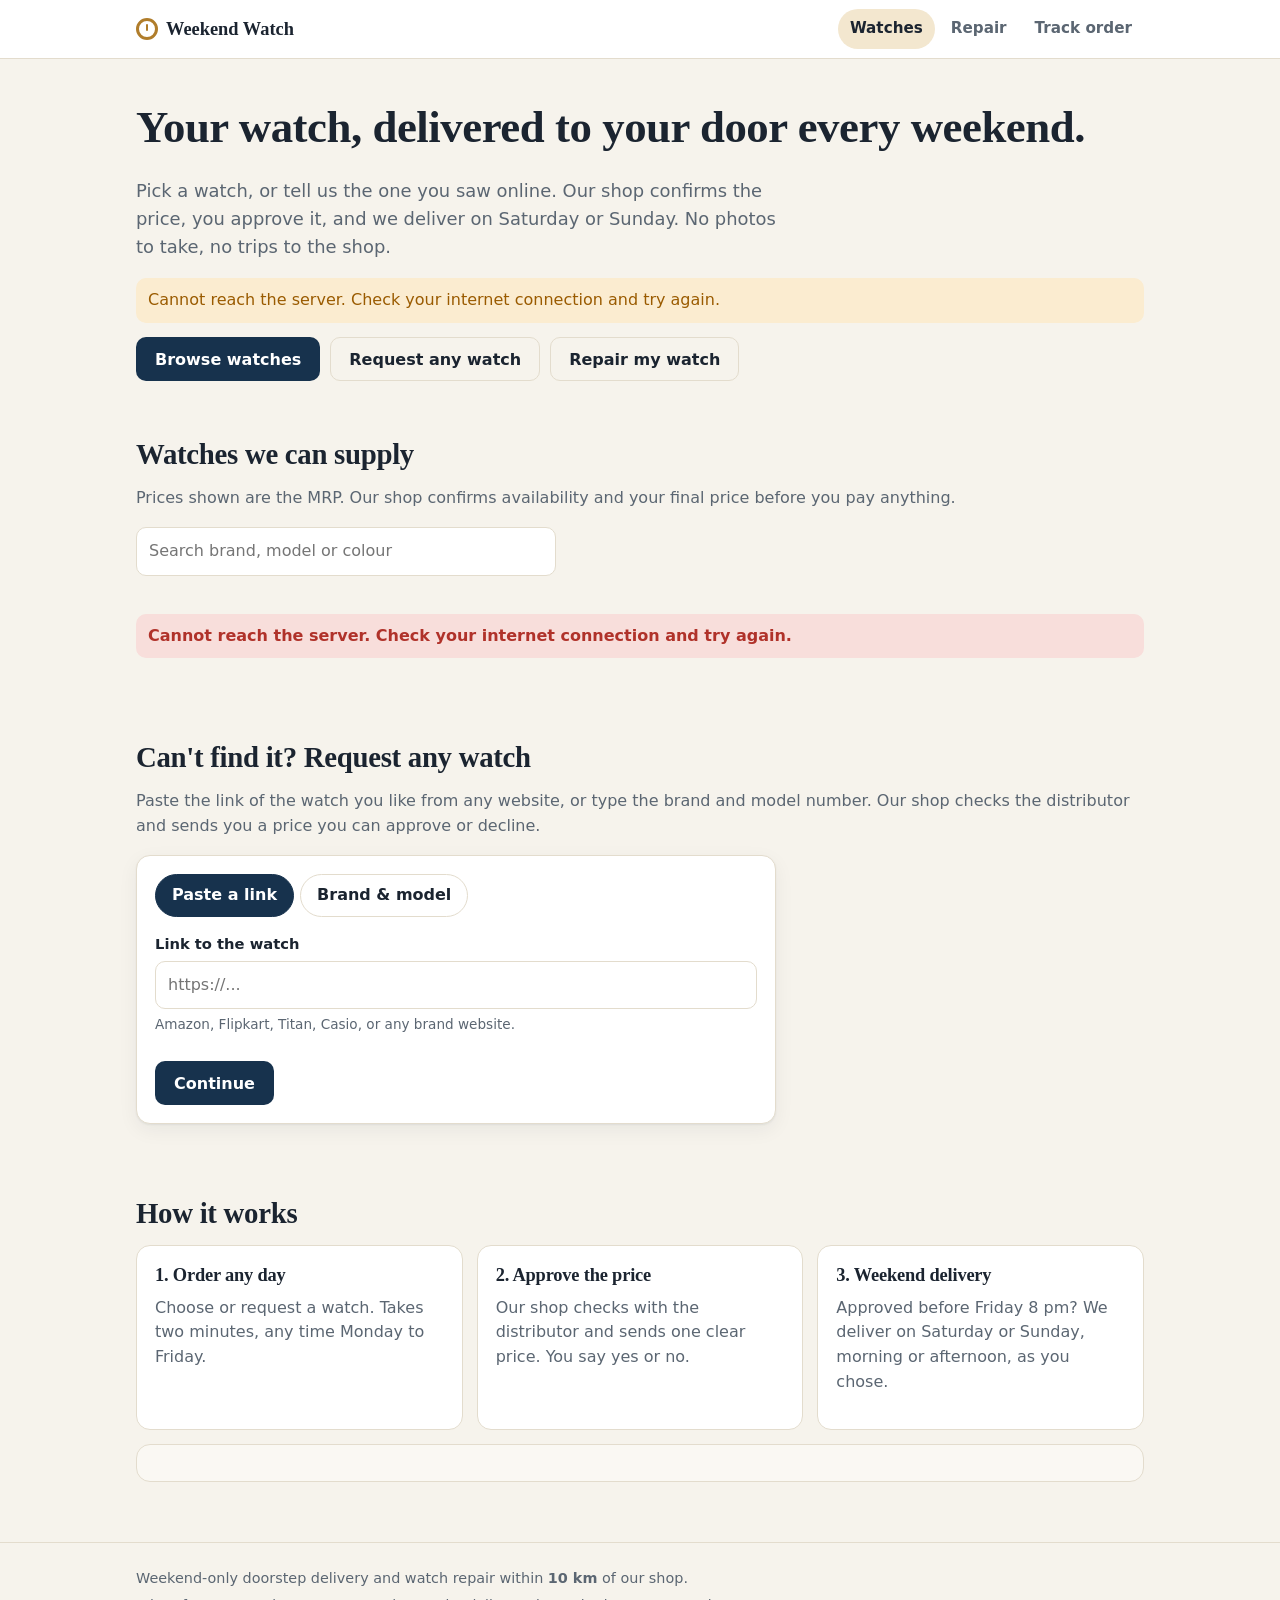
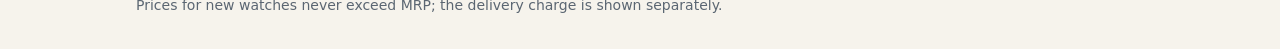
==== docs/index.html @ 2f1b4ad1 "Weekend Watch Concierge: website" ====
<!doctype html>
<html lang="en">
<head>
  <meta charset="utf-8">
  <meta name="viewport" content="width=device-width, initial-scale=1">
  <title>Weekend Watch - watches delivered to your door</title>
  <meta name="description" content="Order any watch and get it delivered to your door on the weekend. Local pickup and doorstep return for watch repairs.">
  <link rel="stylesheet" href="assets/app.css">
</head>
<body>
<main>
  <section class="hero">
    <div class="container stack">
      <h1>Your watch, delivered to your door every weekend.</h1>
      <p class="lead">Pick a watch, or tell us the one you saw online. Our shop confirms the price, you approve it, and we deliver on Saturday or Sunday. No photos to take, no trips to the shop.</p>
      <div id="weekend"></div>
      <div class="row">
        <a class="btn" href="#browse">Browse watches</a>
        <a class="btn secondary" href="#request">Request any watch</a>
        <a class="btn secondary" href="repair.html">Repair my watch</a>
      </div>
    </div>
  </section>

  <section class="section" id="browse">
    <div class="container stack">
      <h2>Watches we can supply</h2>
      <p class="muted">Prices shown are the MRP. Our shop confirms availability and your final price before you pay anything.</p>
      <div class="field" style="max-width:420px">
        <label for="search" class="sr-only">Search watches</label>
        <input id="search" type="search" placeholder="Search brand, model or colour">
      </div>
      <div id="brands" class="row" role="group" aria-label="Filter by brand"></div>
      <div id="catalog" class="grid cols-3" aria-live="polite"><p class="muted">Loading watches...</p></div>
    </div>
  </section>

  <section class="section" id="request">
    <div class="container stack">
      <h2>Can't find it? Request any watch</h2>
      <p class="muted">Paste the link of the watch you like from any website, or type the brand and model number. Our shop checks the distributor and sends you a price you can approve or decline.</p>
      <div class="card" style="max-width:640px">
        <div class="tabs" role="tablist">
          <button role="tab" id="tab-link" aria-selected="true" type="button">Paste a link</button>
          <button role="tab" id="tab-model" aria-selected="false" type="button">Brand &amp; model</button>
        </div>
        <form id="reqForm" class="stack" novalidate>
          <div id="paneLink">
            <div class="field">
              <label for="itemUrl">Link to the watch</label>
              <input id="itemUrl" type="url" inputmode="url" placeholder="https://..." maxlength="600">
              <span class="hint">Amazon, Flipkart, Titan, Casio, or any brand website.</span>
            </div>
            <div id="preview"></div>
          </div>
          <div id="paneModel" class="hidden">
            <div class="field"><label for="itemBrand">Brand</label><input id="itemBrand" type="text" maxlength="60" placeholder="e.g. Casio"></div>
            <div class="field"><label for="itemModel">Model number</label><input id="itemModel" type="text" maxlength="80" placeholder="e.g. F-91W-1"></div>
          </div>
          <div id="reqError" class="error-box hidden" role="alert"></div>
          <button class="btn" type="submit">Continue</button>
        </form>
      </div>
    </div>
  </section>

  <section class="section">
    <div class="container stack">
      <h2>How it works</h2>
      <div class="grid cols-3">
        <div class="card flat"><h3>1. Order any day</h3><p class="muted">Choose or request a watch. Takes two minutes, any time Monday to Friday.</p></div>
        <div class="card flat"><h3>2. Approve the price</h3><p class="muted">Our shop checks with the distributor and sends one clear price. You say yes or no.</p></div>
        <div class="card flat"><h3>3. Weekend delivery</h3><p class="muted">Approved before Friday 8 pm? We deliver on Saturday or Sunday, morning or afternoon, as you chose.</p></div>
      </div>
      <div class="card soft" id="fees"></div>
    </div>
  </section>
</main>

<dialog id="orderDialog" aria-labelledby="odTitle"><div class="dialog-body" id="odBody"></div></dialog>

<script src="assets/config.js"></script>
<script src="assets/app.js"></script>
<script>
(async function () {
  const { h, api, rupee, config, mountChrome, weekendBanner, deliveryForm, busy, pageUrl } = WW;
  mountChrome('shop');

  // ---- weekend banner and fees
  try {
    const c = await config();
    document.getElementById('weekend').append(weekendBanner(c));
    document.getElementById('fees').append(
      h('h3', {}, 'Simple, honest pricing'),
      h('ul', { class: 'muted' },
        h('li', {}, 'Watches: the shop price is never above MRP. Doorstep delivery is a separate ', h('b', {}, rupee(c.retailFee)), ' charge.'),
        h('li', {}, 'Repairs: pickup and return together cost ', h('b', {}, rupee(c.repairFee)), '. The repair cost is quoted and you approve it before any work.'),
        h('li', {}, 'Pay at the door in cash or by UPI. Nothing is charged online.')));
  } catch (e) {
    document.getElementById('weekend').append(h('div', { class: 'notice' }, e.message));
  }

  // ---- catalogue
  const catalog = document.getElementById('catalog');
  const brandsEl = document.getElementById('brands');
  let brand = '';
  let timer;
  const tile = (p) => p.image_url
    ? h('div', { class: 'tile' }, h('img', { src: p.image_url, alt: '', loading: 'lazy', referrerpolicy: 'no-referrer' }))
    : h('div', { class: 'tile', 'aria-hidden': 'true' }, p.brand.slice(0, 2).toUpperCase());

  async function loadCatalog(initial) {
    const q = document.getElementById('search').value.trim();
    const qs = new URLSearchParams();
    if (brand) qs.set('brand', brand);
    if (q) qs.set('q', q);
    try {
      const { products, brands } = await api('/api/catalog?' + qs);
      if (initial) {
        brandsEl.replaceChildren(...['All', ...brands].map((b) => h('button', {
          type: 'button', class: 'chip', 'aria-pressed': String((b === 'All' && !brand) || b === brand),
          onclick: (ev) => { brand = b === 'All' ? '' : b; brandsEl.querySelectorAll('button').forEach((x) => x.setAttribute('aria-pressed', 'false')); ev.currentTarget.setAttribute('aria-pressed', 'true'); loadCatalog(false); },
        }, b)));
      }
      if (!products.length) {
        catalog.replaceChildren(h('p', { class: 'muted' }, initial && !q && !brand ? 'Our catalogue is being set up. You can still request any watch below.' : 'No match. Try the request form below - we can get almost any watch.'));
        return;
      }
      catalog.replaceChildren(...products.map((p) => h('article', { class: 'card product' },
        tile(p),
        h('div', {}, h('b', {}, p.brand), ' ', h('span', { class: 'muted' }, p.model_no)),
        p.name ? h('div', { class: 'small muted' }, p.name) : null,
        h('div', { class: 'row' }, [p.dial_shape, p.color, p.strap].filter(Boolean).map((t) => h('span', { class: 'chip' }, t))),
        h('div', { class: 'price' }, 'MRP ', rupee(p.mrp)),
        h('div', { class: 'actions' },
          h('button', { class: 'btn small', type: 'button', onclick: () => openOrder({ product: p }) }, 'Order this'),
          p.official_url ? h('a', { class: 'btn secondary small', href: p.official_url, target: '_blank', rel: 'noopener noreferrer' }, 'Official photos') : null))));
    } catch (e) {
      catalog.replaceChildren(h('div', { class: 'error-box' }, e.message));
    }
  }
  document.getElementById('search').addEventListener('input', () => { clearTimeout(timer); timer = setTimeout(() => loadCatalog(false), 250); });
  loadCatalog(true);

  // ---- request form
  const tabLink = document.getElementById('tab-link');
  const tabModel = document.getElementById('tab-model');
  const paneLink = document.getElementById('paneLink');
  const paneModel = document.getElementById('paneModel');
  const reqError = document.getElementById('reqError');
  function showTab(link) {
    tabLink.setAttribute('aria-selected', String(link));
    tabModel.setAttribute('aria-selected', String(!link));
    paneLink.classList.toggle('hidden', !link);
    paneModel.classList.toggle('hidden', link);
    reqError.classList.add('hidden');
  }
  tabLink.onclick = () => showTab(true);
  tabModel.onclick = () => showTab(false);

  const urlInput = document.getElementById('itemUrl');
  const previewBox = document.getElementById('preview');
  let previewData = null;
  let pTimer;
  urlInput.addEventListener('input', () => {
    clearTimeout(pTimer);
    previewData = null;
    previewBox.replaceChildren();
    const v = urlInput.value.trim();
    if (!/^https?:\/\/[^\s]+\.[^\s]+$/i.test(v)) return;
    pTimer = setTimeout(async () => {
      previewBox.replaceChildren(h('p', { class: 'hint' }, 'Reading the page...'));
      try {
        const { preview } = await api('/api/preview?url=' + encodeURIComponent(v));
        previewData = preview;
        if (preview && (preview.title || preview.image)) {
          previewBox.replaceChildren(h('div', { class: 'card soft row', style: 'flex-wrap:nowrap' },
            preview.image ? h('img', { src: preview.image, alt: '', style: 'width:72px;height:72px;object-fit:contain;border-radius:8px;background:#fff', referrerpolicy: 'no-referrer' }) : null,
            h('div', {}, h('b', {}, preview.title || 'Watch link'), h('div', { class: 'small muted' }, preview.host))));
        } else {
          previewBox.replaceChildren(h('p', { class: 'hint' }, "We couldn't read a preview from that site, but you can still send the link."));
        }
      } catch { previewBox.replaceChildren(); }
    }, 500);
  });

  document.getElementById('reqForm').addEventListener('submit', (ev) => {
    ev.preventDefault();
    reqError.classList.add('hidden');
    const linkMode = tabLink.getAttribute('aria-selected') === 'true';
    try {
      if (linkMode) {
        const v = urlInput.value.trim();
        if (!/^https?:\/\/[^\s]+\.[^\s]+$/i.test(v)) throw new Error('Please paste the full link, starting with https://');
        openOrder({ url: v, preview: previewData });
      } else {
        const b = document.getElementById('itemBrand').value.trim();
        const m = document.getElementById('itemModel').value.trim();
        if (!b || !m) throw new Error('Please enter both the brand and the model number.');
        openOrder({ brand: b, model: m });
      }
    } catch (e) { reqError.textContent = e.message; reqError.classList.remove('hidden'); }
  });

  // ---- order dialog
  const dlg = document.getElementById('orderDialog');
  const body = document.getElementById('odBody');
  dlg.addEventListener('click', (e) => { if (e.target === dlg) dlg.close(); });

  async function openOrder(item) {
    const c = await config().catch(() => null);
    const form = deliveryForm();
    const err = h('div', { class: 'error-box hidden', role: 'alert' });
    const summary = item.product
      ? [h('b', {}, `${item.product.brand} ${item.product.model_no}`), h('div', { class: 'small muted' }, `MRP ${rupee(item.product.mrp)} - final price confirmed by our shop`)]
      : item.url
        ? [h('b', {}, (item.preview && item.preview.title) || 'Watch from your link'), h('div', { class: 'small muted', style: 'overflow-wrap:anywhere' }, item.url)]
        : [h('b', {}, `${item.brand} ${item.model}`), h('div', { class: 'small muted' }, 'Price confirmed by our shop')];
    const submit = h('button', { class: 'btn block', type: 'submit' }, 'Send request');
    const f = h('form', { class: 'stack', novalidate: true, onsubmit: async (ev) => {
      ev.preventDefault();
      err.classList.add('hidden');
      try {
        const d = form.collect();
        busy(submit, true, 'Sending...');
        const payload = { ...d };
        if (item.product) payload.product_id = item.product.id;
        else if (item.url) payload.item_url = item.url;
        else { payload.item_brand = item.brand; payload.item_model = item.model; }
        const res = await api('/api/orders/retail', { method: 'POST', body: payload });
        showDone(res, d.phone);
      } catch (e) {
        err.textContent = e.message; err.classList.remove('hidden');
        busy(submit, false);
      }
    } },
      h('div', { class: 'card soft' }, summary),
      c ? h('div', { class: 'notice' }, `Delivery on ${c.weekend.satLabel} or ${c.weekend.sunLabel} if approved before ${c.weekend.cutoffLabel}. Delivery charge ${rupee(c.retailFee)} (separate from the watch price).`) : null,
      form.el, err, submit);
    body.replaceChildren(
      h('div', { class: 'dialog-head' }, h('h2', { id: 'odTitle' }, 'Your delivery details'),
        h('button', { class: 'x', type: 'button', 'aria-label': 'Close', onclick: () => dlg.close() }, '×')),
      f);
    if (!dlg.open) dlg.showModal();
  }

  function showDone(res, phone) {
    body.replaceChildren(
      h('div', { class: 'dialog-head' }, h('h2', { id: 'odTitle' }, 'Request received'),
        h('button', { class: 'x', type: 'button', 'aria-label': 'Close', onclick: () => dlg.close() }, '×')),
      h('div', { class: 'ok-box' }, res.message),
      h('p', {}, 'Your order code is'),
      h('div', { class: 'big-amount' }, res.code),
      h('p', { class: 'muted' }, 'Save it. You will need this code and your mobile number to check the price, approve it and follow the delivery.'),
      h('div', { class: 'row' },
        h('a', { class: 'btn', href: 'track.html#' + res.code }, 'Track this order'),
        h('button', { class: 'btn secondary', type: 'button', onclick: () => { navigator.clipboard?.writeText(res.code).then(() => WW.toast('Code copied')).catch(() => {}); } }, 'Copy code')));
    try { WW.store.set('ww_last_order', JSON.stringify({ code: res.code, phone })); } catch { /* ignore */ }
  }
})();
</script>
</body>
</html>
---- docs/assets/app.css ----
:root {
  --bg: #f6f3ec;
  --surface: #ffffff;
  --surface-2: #faf8f3;
  --ink: #1b2430;
  --muted: #5b6672;
  --line: #e3dccd;
  --brand: #17324d;
  --brand-ink: #ffffff;
  --accent: #b07d2b;
  --accent-soft: #f3e7cf;
  --good: #1d7448;
  --good-soft: #dff2e7;
  --warn: #9a5b00;
  --warn-soft: #fbecd0;
  --bad: #b0322a;
  --bad-soft: #f8dedb;
  --info-soft: #e2ecf6;
  --radius: 14px;
  --shadow: 0 1px 2px rgba(20, 30, 45, 0.06), 0 6px 20px rgba(20, 30, 45, 0.06);
  --serif: Georgia, "Times New Roman", serif;
  --sans: system-ui, -apple-system, "Segoe UI", Roboto, "Noto Sans", Arial, sans-serif;
}
@media (prefers-color-scheme: dark) {
  :root:not([data-theme="light"]) {
    --bg: #11161c;
    --surface: #19212a;
    --surface-2: #151c24;
    --ink: #ece7dc;
    --muted: #a0a9b3;
    --line: #2b3642;
    --brand: #e1c283;
    --brand-ink: #1a1a1a;
    --accent: #e1c283;
    --accent-soft: #3a3020;
    --good: #66c28f;
    --good-soft: #17301f;
    --warn: #e5b35a;
    --warn-soft: #3a2c10;
    --bad: #f08a80;
    --bad-soft: #3b1c19;
    --info-soft: #172635;
    --shadow: 0 1px 2px rgba(0, 0, 0, 0.4), 0 6px 20px rgba(0, 0, 0, 0.3);
  }
}
:root { color-scheme: light dark; }
:root[data-theme="light"] { color-scheme: light; }
* { box-sizing: border-box; }
html { -webkit-text-size-adjust: 100%; }
body {
  margin: 0; background: var(--bg); color: var(--ink);
  font: 16px/1.55 var(--sans); min-height: 100vh; display: flex; flex-direction: column;
}
main { flex: 1; }
a { color: var(--brand); }
h1, h2, h3 { font-family: var(--serif); line-height: 1.2; margin: 0 0 .5em; letter-spacing: -0.01em; }
h1 { font-size: clamp(1.9rem, 5vw, 2.8rem); }
h2 { font-size: clamp(1.4rem, 3.5vw, 1.8rem); }
h3 { font-size: 1.15rem; }
p { margin: 0 0 1em; }
.muted { color: var(--muted); }
.small { font-size: .875rem; }
.container { width: 100%; max-width: 1040px; margin: 0 auto; padding: 0 16px; }
.section { padding-top: 36px; padding-bottom: 36px; }
.stack > * + * { margin-top: 14px; }
.row { display: flex; gap: 10px; flex-wrap: wrap; align-items: center; }
.between { justify-content: space-between; }
.hidden { display: none !important; }
.sr-only, .hp { position: absolute; width: 1px; height: 1px; overflow: hidden; clip: rect(0 0 0 0); white-space: nowrap; }

/* header / footer */
.site-header { background: var(--surface); border-bottom: 1px solid var(--line); position: sticky; top: 0; z-index: 20; }
.site-header .container { display: flex; align-items: center; justify-content: space-between; gap: 12px; min-height: 58px; flex-wrap: wrap; padding-top: 6px; padding-bottom: 6px; }
.brand { font-family: var(--serif); font-weight: 700; font-size: 1.15rem; color: var(--ink); text-decoration: none; display: flex; align-items: center; gap: 8px; }
.brand .dot { width: 22px; height: 22px; border-radius: 50%; border: 3px solid var(--accent); position: relative; flex: none; }
.brand .dot::after { content: ""; position: absolute; left: 50%; top: 3px; width: 2px; height: 7px; background: var(--accent); transform: translateX(-50%); border-radius: 2px; }
.nav { display: flex; gap: 4px; flex-wrap: wrap; }
.nav a { padding: 8px 12px; border-radius: 999px; text-decoration: none; color: var(--muted); font-weight: 600; font-size: .95rem; }
.nav a[aria-current="page"], .nav a:hover { background: var(--accent-soft); color: var(--ink); }
.site-footer { border-top: 1px solid var(--line); padding: 24px 0 32px; color: var(--muted); font-size: .9rem; margin-top: 24px; }

/* buttons */
.btn {
  appearance: none; border: 1px solid transparent; border-radius: 10px; padding: 11px 18px; font: inherit; font-weight: 700;
  cursor: pointer; text-decoration: none; display: inline-flex; align-items: center; justify-content: center; gap: 8px;
  background: var(--brand); color: var(--brand-ink); min-height: 44px; line-height: 1.2;
}
.btn:hover { filter: brightness(1.08); }
.btn:disabled { opacity: .55; cursor: not-allowed; }
.btn.secondary { background: transparent; color: var(--ink); border-color: var(--line); }
.btn.secondary:hover { background: var(--surface-2); }
.btn.good { background: var(--good); color: #fff; }
.btn.danger { background: transparent; color: var(--bad); border-color: var(--bad); }
.btn.small { padding: 7px 12px; min-height: 36px; font-size: .9rem; }
.btn.block { width: 100%; }
:focus-visible { outline: 3px solid var(--accent); outline-offset: 2px; }

/* cards & chips */
.card { background: var(--surface); border: 1px solid var(--line); border-radius: var(--radius); padding: 18px; box-shadow: var(--shadow); }
.card.flat { box-shadow: none; }
.card.soft { background: var(--surface-2); box-shadow: none; }
.grid { display: grid; gap: 14px; }
.grid.cols-2 { grid-template-columns: repeat(auto-fit, minmax(260px, 1fr)); }
.grid.cols-3 { grid-template-columns: repeat(auto-fit, minmax(230px, 1fr)); }
.chip { display: inline-flex; align-items: center; gap: 6px; padding: 3px 10px; border-radius: 999px; background: var(--accent-soft); color: var(--ink); font-size: .8rem; font-weight: 600; }
.chip.good { background: var(--good-soft); color: var(--good); }
.chip.warn { background: var(--warn-soft); color: var(--warn); }
.chip.bad { background: var(--bad-soft); color: var(--bad); }
.chip.info { background: var(--info-soft); color: var(--ink); }
button.chip { border: 1px solid var(--line); background: var(--surface); cursor: pointer; font: inherit; font-size: .9rem; padding: 6px 14px; }
button.chip[aria-pressed="true"] { background: var(--brand); color: var(--brand-ink); border-color: var(--brand); }

/* hero */
.hero { padding: 42px 0 20px; }
.hero p.lead { font-size: 1.12rem; color: var(--muted); max-width: 640px; }
.weekend-card { background: var(--brand); color: var(--brand-ink); border-radius: var(--radius); padding: 18px 20px; display: grid; gap: 4px; max-width: 640px; }
.weekend-card strong { font-family: var(--serif); font-size: 1.3rem; }
.weekend-card .meta { opacity: .85; font-size: .92rem; }

/* products */
.product { display: flex; flex-direction: column; gap: 8px; }
.product .tile { height: 86px; border-radius: 10px; background: linear-gradient(135deg, var(--accent-soft), var(--surface-2)); display: grid; place-items: center; font-family: var(--serif); font-size: 1.5rem; color: var(--accent); overflow: hidden; }
.product .tile img { width: 100%; height: 100%; object-fit: contain; }
.product .price { font-weight: 700; font-size: 1.1rem; }
.product .actions { margin-top: auto; display: flex; gap: 8px; flex-wrap: wrap; }

/* forms */
.field { display: grid; gap: 5px; margin-bottom: 12px; }
.field > label, .field > .label, legend { font-weight: 600; font-size: .92rem; }
fieldset { border: 0; padding: 0; margin: 0 0 12px; }
input[type=text], input[type=tel], input[type=url], input[type=number], input[type=password], input[type=search], input[type=date], select, textarea {
  width: 100%; padding: 11px 12px; border-radius: 10px; border: 1px solid var(--line); background: var(--surface); color: var(--ink); font: inherit; min-height: 44px;
}
textarea { min-height: 84px; resize: vertical; }
.choices { display: flex; flex-wrap: wrap; gap: 8px; }
.choices label { display: inline-flex; align-items: center; gap: 6px; padding: 8px 12px; border: 1px solid var(--line); border-radius: 10px; background: var(--surface); cursor: pointer; font-weight: 500; }
.choices input { accent-color: var(--brand); }
.choices label:has(input:checked) { border-color: var(--brand); background: var(--accent-soft); }
.hint { font-size: .85rem; color: var(--muted); }
.error-box { background: var(--bad-soft); color: var(--bad); border-radius: 10px; padding: 10px 12px; margin: 10px 0; font-weight: 600; }
.ok-box { background: var(--good-soft); color: var(--good); border-radius: 10px; padding: 10px 12px; margin: 10px 0; font-weight: 600; }
.notice { background: var(--warn-soft); color: var(--warn); border-radius: 10px; padding: 10px 12px; margin: 10px 0; }

/* tabs */
.tabs { display: flex; gap: 6px; flex-wrap: wrap; margin-bottom: 16px; }
.tabs button { border: 1px solid var(--line); background: var(--surface); color: var(--ink); border-radius: 999px; padding: 8px 16px; font: inherit; font-weight: 600; cursor: pointer; min-height: 40px; }
.tabs button[aria-selected="true"] { background: var(--brand); color: var(--brand-ink); border-color: var(--brand); }

/* dialog */
dialog { border: 0; border-radius: 18px; padding: 0; width: min(560px, calc(100vw - 24px)); max-height: calc(100vh - 24px); background: var(--surface); color: var(--ink); box-shadow: 0 20px 60px rgba(0,0,0,.35); }
dialog::backdrop { background: rgba(10, 16, 24, .55); }
.dialog-body { padding: 20px; overflow-y: auto; max-height: calc(100vh - 24px); }
.dialog-head { display: flex; justify-content: space-between; align-items: start; gap: 10px; }
.x { background: none; border: 0; font-size: 1.6rem; line-height: 1; cursor: pointer; color: var(--muted); padding: 4px 8px; min-height: 40px; }

/* stepper */
.steps { display: flex; gap: 0; margin: 14px 0 4px; padding: 0; list-style: none; counter-reset: s; }
.steps li { flex: 1; text-align: center; font-size: .75rem; color: var(--muted); position: relative; padding-top: 26px; }
.steps li::before { content: ""; position: absolute; top: 6px; left: 50%; width: 14px; height: 14px; margin-left: -7px; border-radius: 50%; background: var(--line); z-index: 1; }
.steps li::after { content: ""; position: absolute; top: 12px; left: -50%; width: 100%; height: 2px; background: var(--line); }
.steps li:first-child::after { display: none; }
.steps li.done { color: var(--ink); }
.steps li.done::before, .steps li.done::after { background: var(--good); }
.steps li.now { color: var(--ink); font-weight: 700; }
.steps li.now::before { background: var(--accent); box-shadow: 0 0 0 4px var(--accent-soft); }
.steps li.now::after { background: var(--good); }

/* tables, timeline */
table.t { width: 100%; border-collapse: collapse; }
table.t td, table.t th { padding: 7px 0; text-align: left; border-bottom: 1px dashed var(--line); vertical-align: top; }
table.t td:last-child, table.t th:last-child { text-align: right; }
table.t tr.total td { font-weight: 800; border-bottom: 0; font-size: 1.1rem; padding-top: 12px; }
.timeline { list-style: none; margin: 0; padding: 0; }
.timeline li { padding: 0 0 14px 22px; position: relative; border-left: 2px solid var(--line); margin-left: 6px; }
.timeline li::before { content: ""; position: absolute; left: -7px; top: 4px; width: 12px; height: 12px; border-radius: 50%; background: var(--accent); }
.timeline li:last-child { border-left-color: transparent; padding-bottom: 0; }
.timeline time { display: block; font-size: .78rem; color: var(--muted); }

/* stops (driver / manifest) */
.stop { border-left: 5px solid var(--accent); }
.stop.done { border-left-color: var(--good); opacity: .75; }
.stop.out { border-left-color: var(--brand); }
.seq { width: 34px; height: 34px; border-radius: 50%; background: var(--brand); color: var(--brand-ink); display: inline-grid; place-items: center; font-weight: 800; flex: none; }
.big-amount { font-family: var(--serif); font-size: 1.6rem; font-weight: 700; }
.stat { text-align: center; }
.stat b { display: block; font-family: var(--serif); font-size: 1.5rem; }

#toast { position: fixed; left: 50%; bottom: 20px; transform: translateX(-50%); background: var(--ink); color: var(--bg); padding: 10px 18px; border-radius: 10px; z-index: 99; max-width: calc(100vw - 32px); font-weight: 600; box-shadow: var(--shadow); }

@media (max-width: 520px) {
  .steps li { font-size: .66rem; }
  .btn { width: auto; }
  .hide-sm { display: none; }
}
@media print {
  .site-header, .site-footer, .no-print, .tabs, .btn { display: none !important; }
  body { background: #fff; color: #000; }
  .card { box-shadow: none; break-inside: avoid; }
}
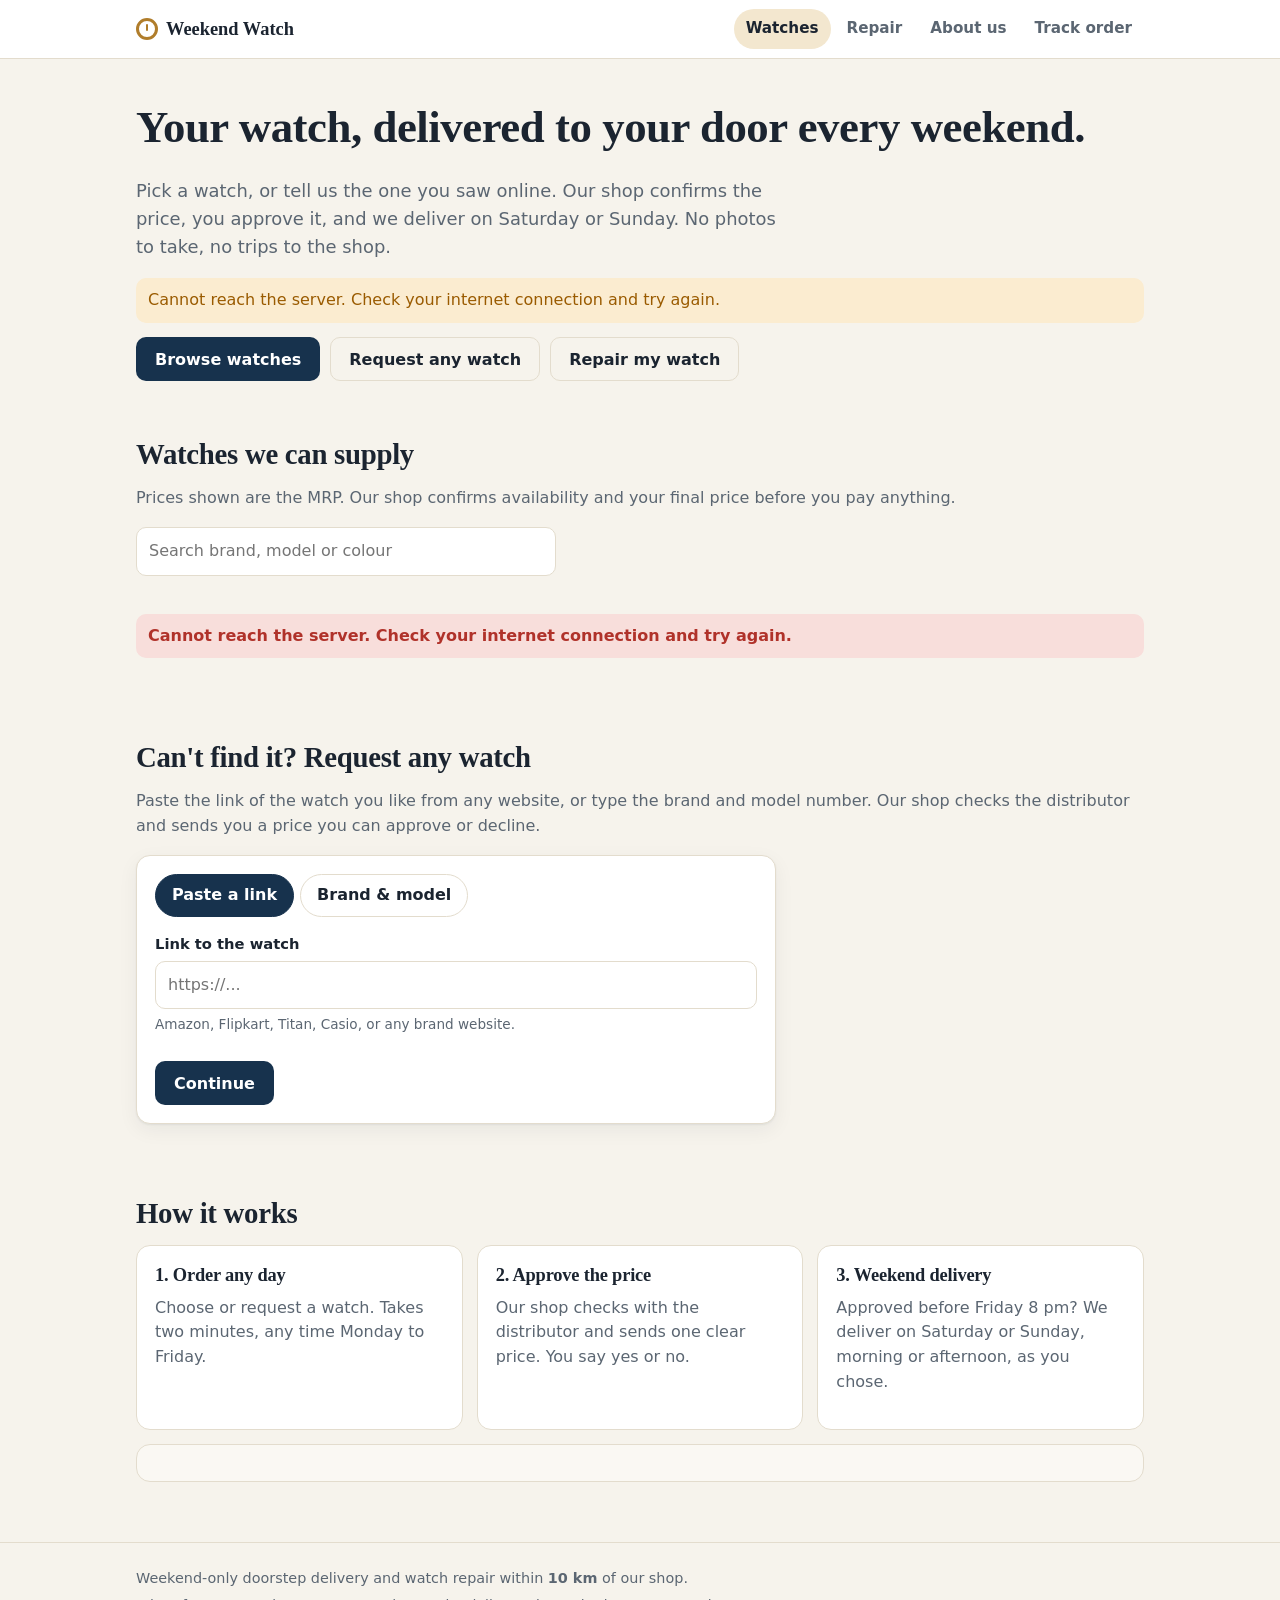
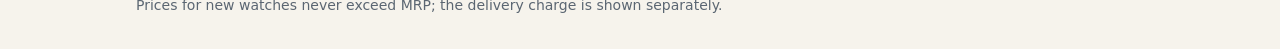
==== commit 43734867: "About us page, owners editor, remove Telegram" ====
--- a/docs/index.html
+++ b/docs/index.html
@@ -6,6 +6,9 @@
   <title>Weekend Watch - watches delivered to your door</title>
   <meta name="description" content="Order any watch and get it delivered to your door on the weekend. Local pickup and doorstep return for watch repairs.">
   <link rel="stylesheet" href="assets/app.css">
+  <link rel="manifest" href="manifest.webmanifest">
+  <link rel="apple-touch-icon" href="assets/icon-192.png">
+  <meta name="theme-color" content="#17324d">
 </head>
 <body>
 <main>
@@ -64,6 +67,15 @@
     </div>
   </section>
 
+  <section class="section hidden" id="owners-teaser">
+    <div class="container stack">
+      <h2>Meet the people behind your watches</h2>
+      <div id="teaserOwners" class="row" style="gap:18px"></div>
+      <p class="muted" id="teaserLine" style="margin:0"></p>
+      <div><a class="btn secondary" href="about.html">About us &amp; our shop</a></div>
+    </div>
+  </section>
+
   <section class="section">
     <div class="container stack">
       <h2>How it works</h2>
@@ -99,6 +111,18 @@
   } catch (e) {
     document.getElementById('weekend').append(h('div', { class: 'notice' }, e.message));
   }
+
+  // ---- owners teaser (only when the shop has filled in the About page)
+  api('/api/about').then(({ about }) => {
+    if (!about.owners.length) return;
+    document.getElementById('teaserOwners').replaceChildren(...about.owners.slice(0, 3).map((o) => h('div', { class: 'row', style: 'flex-wrap:nowrap;gap:12px' },
+      o.photo ? h('img', { src: WW.mediaUrl(o.photo), alt: o.name, loading: 'lazy', style: 'width:72px;height:72px;border-radius:50%;object-fit:cover;background:var(--accent-soft)' })
+              : h('div', { style: 'width:72px;height:72px;border-radius:50%;background:var(--accent-soft);display:grid;place-items:center;font-family:var(--serif);font-size:1.6rem;color:var(--accent)' }, o.name.slice(0, 1).toUpperCase()),
+      h('div', {}, h('b', {}, o.name), o.role ? h('div', { class: 'small muted' }, o.role) : null))));
+    const bits = [about.established ? `Family business since ${about.established}` : null, about.gst ? 'GST registered' : null].filter(Boolean);
+    document.getElementById('teaserLine').textContent = bits.join(' - ');
+    document.getElementById('owners-teaser').classList.remove('hidden');
+  }).catch(() => {});
 
   // ---- catalogue
   const catalog = document.getElementById('catalog');
@@ -252,6 +276,7 @@
       h('p', {}, 'Your order code is'),
       h('div', { class: 'big-amount' }, res.code),
       h('p', { class: 'muted' }, 'Save it. You will need this code and your mobile number to check the price, approve it and follow the delivery.'),
+      h('div', { class: 'notice' }, 'Tap "Track this order" and switch on notifications, so your phone tells you when the price is ready. Otherwise our shop will message you on WhatsApp.'),
       h('div', { class: 'row' },
         h('a', { class: 'btn', href: 'track.html#' + res.code }, 'Track this order'),
         h('button', { class: 'btn secondary', type: 'button', onclick: () => { navigator.clipboard?.writeText(res.code).then(() => WW.toast('Code copied')).catch(() => {}); } }, 'Copy code')));
